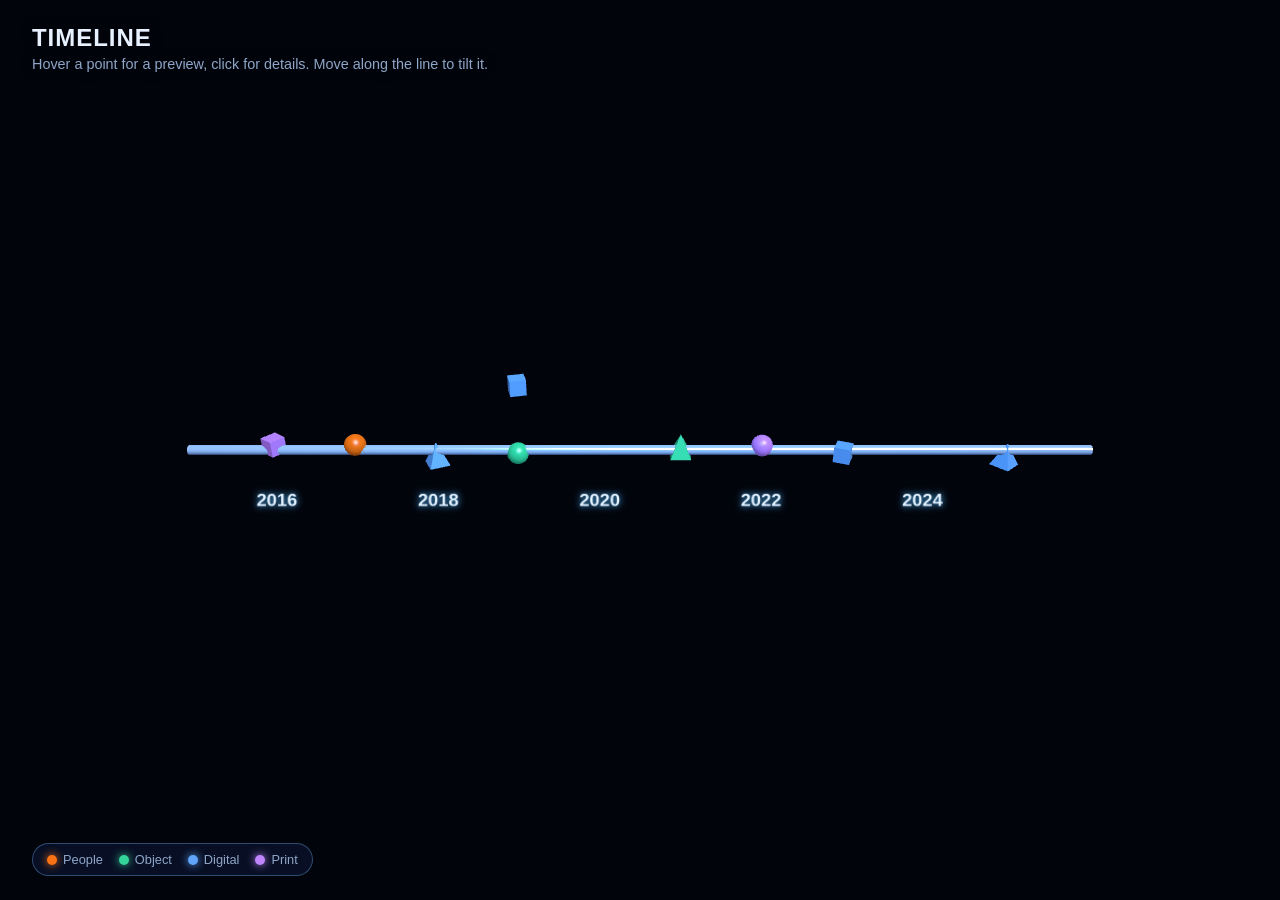
==== demos/1-axis-timeline/index.html @ b0371b36 "Initial release: editor, designer and 1-3 axis demos - demos/: 1-axis timeline, 2-axis scatter and 3" ====
<!DOCTYPE html>
<html lang="en">
<head>
<meta charset="UTF-8" />
<meta name="viewport" content="width=device-width, initial-scale=1.0" />
<title>Timeline</title>
<link rel="stylesheet" href="style.css" />
</head>
<body>

<canvas id="scene" aria-label="3D timeline"></canvas>

<header class="header">
  <h1 class="header__title" id="title">Timeline</h1>
  <p class="header__subtitle" id="subtitle"></p>
</header>

<button class="image-toggle" id="imageToggleBtn" hidden>Show Photos</button>

<div class="legend" id="legend" hidden></div>

<div class="tooltip" id="tooltip" hidden>
  <div class="tooltip__image" id="tooltipImage" hidden></div>
  <div class="tooltip__date" id="tooltipDate"></div>
  <div class="tooltip__title" id="tooltipTitle"></div>
</div>

<aside class="panel" id="panel" hidden>
  <button class="panel__close" id="panelClose" aria-label="Close">&times;</button>
  <div class="panel__image-wrap" id="panelImageWrap" hidden>
    <img class="panel__image" id="panelImage" alt="" />
  </div>
  <div class="panel__date" id="panelDate"></div>
  <h2 class="panel__title" id="panelTitle"></h2>
  <div class="panel__category" id="panelCategory" hidden>
    <span class="panel__category-swatch" id="panelCategorySwatch"></span>
    <span id="panelCategoryName"></span>
  </div>
  <div class="panel__tags" id="panelTags"></div>
  <p class="panel__description" id="panelDescription"></p>
  <a class="panel__link" id="panelLink" href="#" target="_blank" rel="noopener">View project &rarr;</a>
</aside>

<p class="error" id="error" hidden></p>

<script type="module" src="script.js"></script>
</body>
</html>
---- demos/1-axis-timeline/style.css ----
:root {
  --bg: #02040c;
  --surface: rgba(10, 18, 40, 0.88);
  --border: rgba(120, 190, 255, 0.35);
  --text: #e8f1ff;
  --text-dim: #8ea6c8;
  --accent: #7fd6ff;
  --header-shadow: 0 0 12px rgba(0, 0, 0, 0.8);
  --tooltip-glow: 0 0 24px rgba(80, 160, 255, 0.25);
  --panel-glow: 0 0 40px rgba(80, 160, 255, 0.25);
}

* { box-sizing: border-box; }

html, body {
  margin: 0;
  height: 100%;
  overflow: hidden;
  background: var(--bg);
  color: var(--text);
  font-family: -apple-system, BlinkMacSystemFont, "Segoe UI", Inter, Roboto, sans-serif;
}

#scene {
  position: fixed;
  inset: 0;
  width: 100%;
  height: 100%;
  display: block;
  cursor: default;
  touch-action: none;
}
#scene.is-hovering { cursor: pointer; }

.header {
  position: fixed;
  top: 0; left: 0;
  padding: 24px 32px;
  pointer-events: none;
  text-shadow: var(--header-shadow);
}
.header__title {
  margin: 0 0 4px;
  font-size: 1.5rem;
  font-weight: 700;
  letter-spacing: 0.04em;
  text-transform: uppercase;
}
.header__subtitle { margin: 0; color: var(--text-dim); font-size: 0.9rem; }

/* viewer-facing photo/color switch — only shown when the skin opts in
   (nodes.imageToggle) and at least one node actually has an image */
.image-toggle {
  position: fixed;
  top: 24px;
  right: 32px;
  padding: 8px 16px;
  background: var(--surface);
  border: 1px solid var(--border);
  border-radius: 999px;
  color: var(--text);
  font-family: inherit;
  font-size: 0.8rem;
  font-weight: 600;
  letter-spacing: 0.03em;
  cursor: pointer;
  backdrop-filter: blur(8px);
  z-index: 7;
}
.image-toggle:hover { border-color: var(--accent); color: var(--accent); }
.image-toggle[hidden] { display: none; }

.legend {
  position: fixed;
  left: 32px; bottom: 24px;
  display: flex; gap: 16px; flex-wrap: wrap;
  padding: 8px 14px;
  background: var(--surface);
  border: 1px solid var(--border);
  border-radius: 999px;
  font-size: 0.8rem;
  color: var(--text-dim);
}
.legend[hidden] { display: none; }
.legend__item { display: inline-flex; align-items: center; gap: 6px; }
.legend__swatch { width: 10px; height: 10px; border-radius: 50%; box-shadow: 0 0 8px currentColor; }

/* hover preview */
.tooltip {
  position: fixed;
  top: 0; left: 0;
  width: 220px;
  padding: 10px;
  background: var(--surface);
  border: 1px solid var(--border);
  border-radius: 8px;
  box-shadow: var(--tooltip-glow);
  pointer-events: none;
  z-index: 5;
}
.tooltip[hidden] { display: none; }
.tooltip__image {
  height: 110px;
  margin-bottom: 8px;
  border-radius: 4px;
  background-size: cover;
  background-position: center;
}
.tooltip__image[hidden] { display: none; }
.tooltip__date { font-size: 0.72rem; letter-spacing: 0.08em; text-transform: uppercase; color: var(--accent); }
.tooltip__title { font-size: 0.95rem; font-weight: 600; margin-top: 2px; }

/* click detail panel */
.panel {
  position: fixed;
  top: 50%; right: 32px;
  width: 360px;
  max-width: calc(100vw - 32px);
  max-height: calc(100vh - 64px);
  overflow-y: auto;
  transform: translateY(-50%);
  padding: 24px;
  background: var(--surface);
  border: 1px solid var(--border);
  border-radius: 12px;
  box-shadow: var(--panel-glow);
  backdrop-filter: blur(8px);
  animation: panel-in 0.2s ease;
  z-index: 6;
}
.panel[hidden] { display: none; }
@keyframes panel-in {
  from { opacity: 0; transform: translate(16px, -50%); }
  to { opacity: 1; transform: translate(0, -50%); }
}
.panel__close {
  position: absolute; top: 10px; right: 12px;
  background: none; border: 0; color: var(--text-dim);
  font-size: 1.6rem; line-height: 1; cursor: pointer;
}
.panel__close:hover { color: var(--text); }
.panel__image-wrap { margin: -8px -8px 16px; border-radius: 8px; overflow: hidden; }
.panel__image-wrap[hidden] { display: none; }
.panel__image { display: block; width: 100%; height: auto; }
.panel__date { font-size: 0.78rem; letter-spacing: 0.08em; text-transform: uppercase; color: var(--accent); }
.panel__title { margin: 4px 0 10px; font-size: 1.3rem; }
.panel__category { display: flex; align-items: center; gap: 8px; margin-bottom: 10px; font-size: 0.85rem; color: var(--text-dim); }
.panel__category[hidden] { display: none; }
.panel__category-swatch { width: 10px; height: 10px; border-radius: 50%; }
.panel__tags { display: flex; flex-wrap: wrap; gap: 6px; margin-bottom: 14px; }
.panel__tag { padding: 2px 10px; border: 1px solid var(--border); border-radius: 999px; font-size: 0.75rem; color: var(--text-dim); }
.panel__description { margin: 0 0 16px; line-height: 1.55; font-size: 0.92rem; }
.panel__link { color: var(--accent); text-decoration: none; font-size: 0.9rem; }
.panel__link:hover { text-decoration: underline; }

.error { position: fixed; inset: auto 0 50% 0; text-align: center; color: var(--text-dim); }
.error[hidden] { display: none; }

@media (max-width: 640px) {
  .header { padding: 16px; }
  .image-toggle { top: 16px; right: 16px; padding: 6px 12px; font-size: 0.75rem; }
  .legend { left: 16px; bottom: 16px; }
  .panel { top: auto; bottom: 16px; right: 16px; left: 16px; width: auto; transform: none; animation: none; }
}
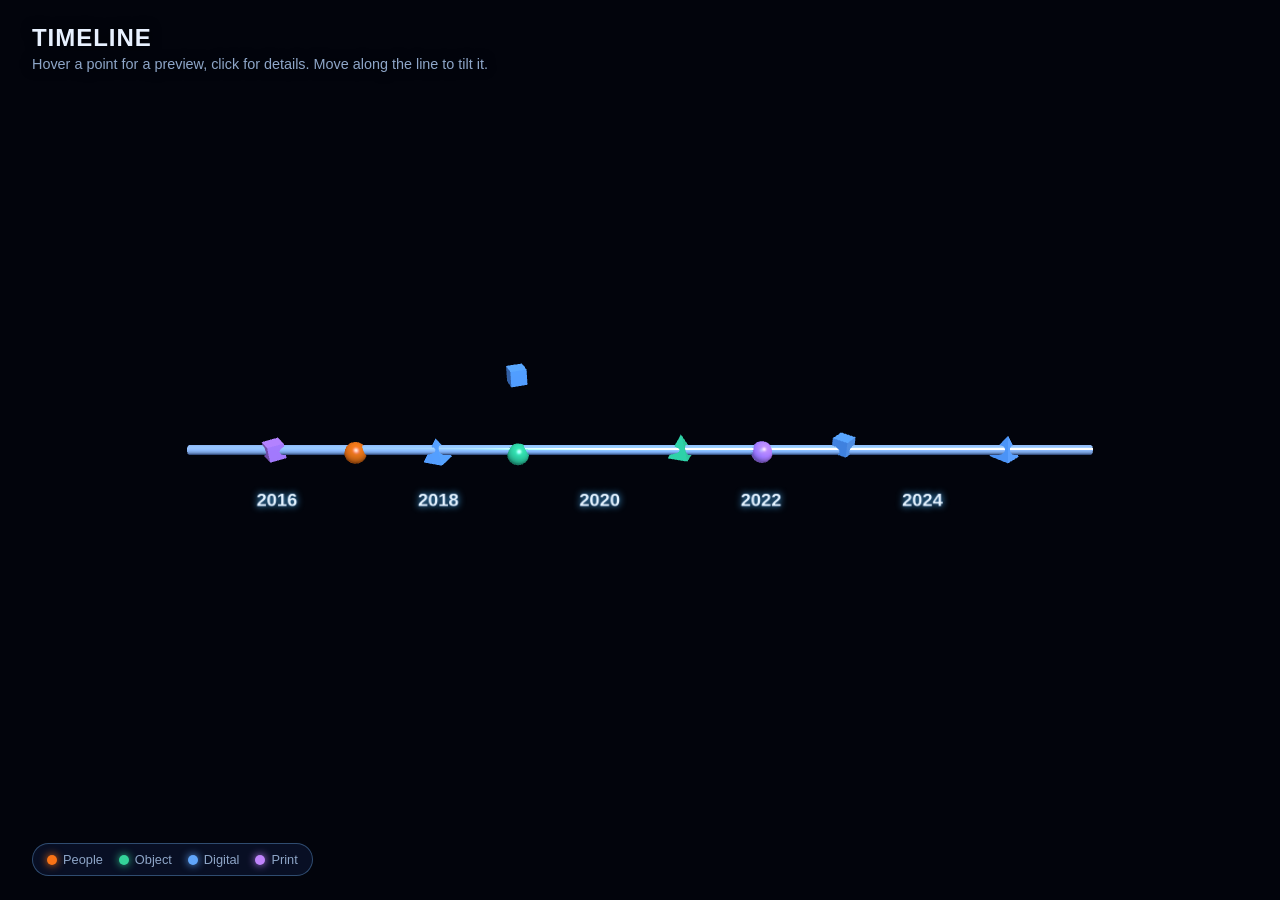
==== commit 47aef9c9: "Lo-fi skin effects: pixelated render, dithered images, optional header crunch Adds a Lo-fi section t" ====
--- a/demos/1-axis-timeline/index.html
+++ b/demos/1-axis-timeline/index.html
@@ -43,6 +43,7 @@
 
 <p class="error" id="error" hidden></p>
 
+<script src="lofi.js"></script>
 <script type="module" src="script.js"></script>
 </body>
 </html>
